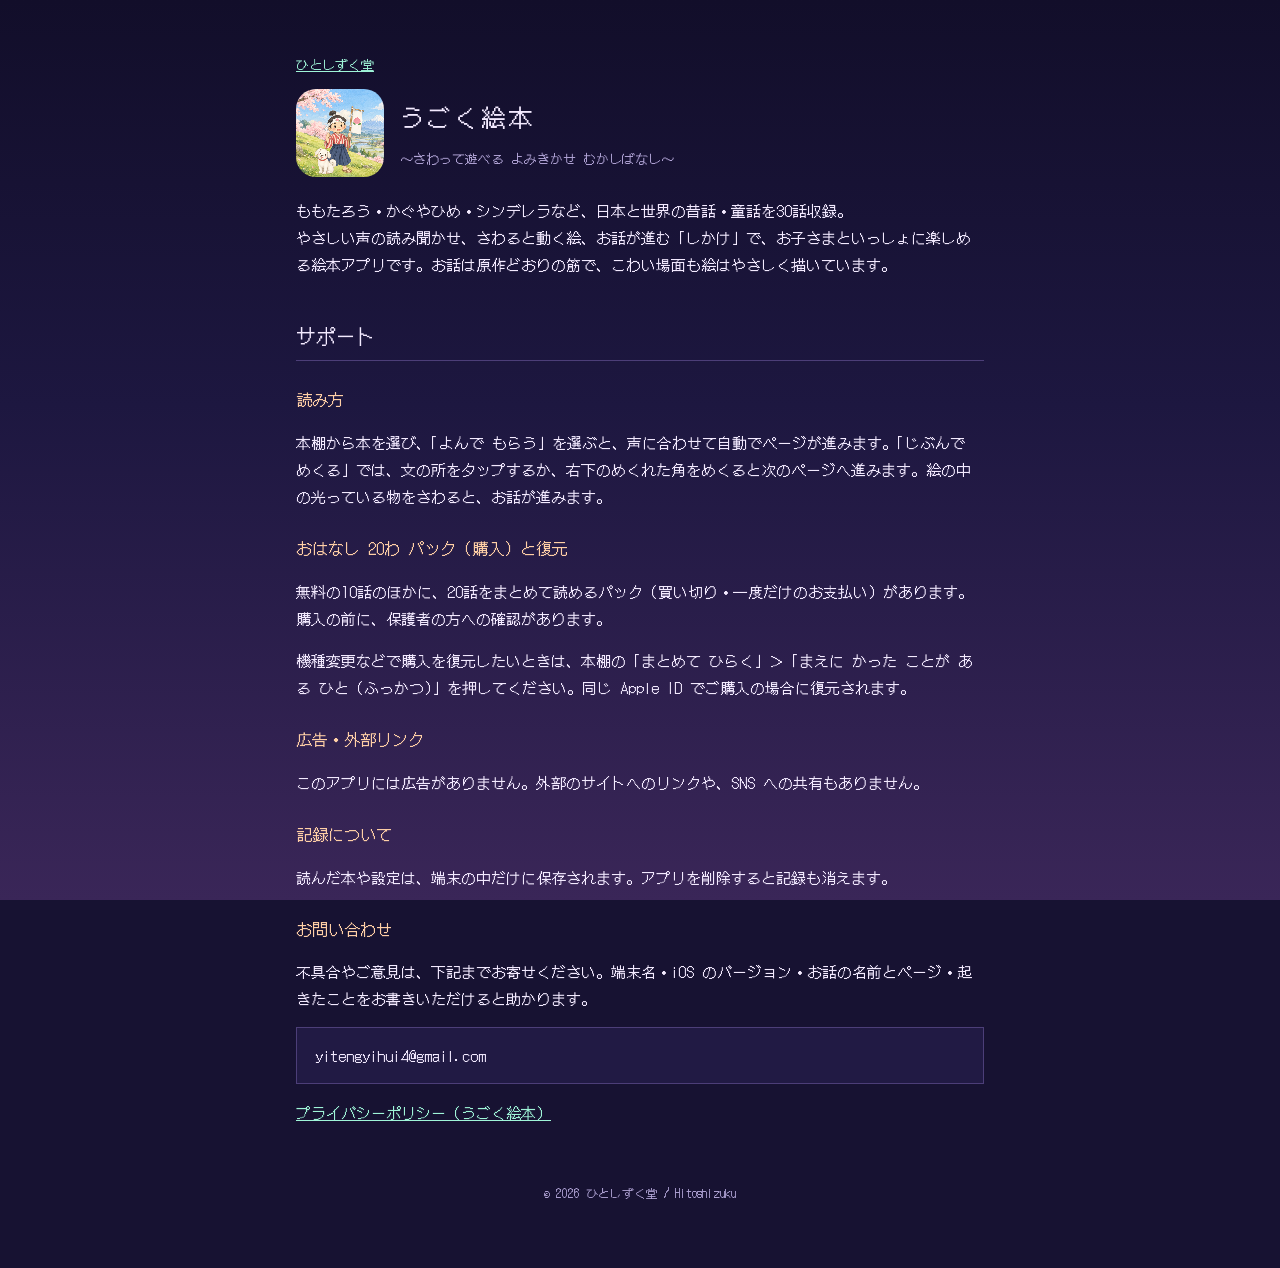
==== ugoku-ehon/index.html @ ca0ff469 "うごく絵本：サポートページとプライバシーポリシーを追加" ====
<!DOCTYPE html>
<html lang="ja">
<head>
<meta charset="utf-8">
<meta name="viewport" content="width=device-width,initial-scale=1">
<title>うごく絵本</title>
<meta name="description" content="うごく絵本 ～さわって遊べる よみきかせ むかしばなし～ サポートページ">
<link href="https://fonts.googleapis.com/css2?family=DotGothic16&display=swap" rel="stylesheet">
<link rel="stylesheet" href="../style.css">
</head>
<body><main>
<p class="small"><a href="../">ひとしずく堂</a></p>
<div class="app" style="border:none;background:none;padding:0">
  <img src="icon.png" alt="">
  <div><h1 style="font-size:24px">うごく絵本</h1><span>～さわって遊べる よみきかせ むかしばなし～</span></div>
</div>

<p style="margin-top:20px">ももたろう・かぐやひめ・シンデレラなど、日本と世界の昔話・童話を30話収録。<br>やさしい声の読み聞かせ、さわると動く絵、お話が進む「しかけ」で、お子さまといっしょに楽しめる絵本アプリです。お話は原作どおりの筋で、こわい場面も絵はやさしく描いています。</p>

<h2>サポート</h2>
<h3>読み方</h3>
<p>本棚から本を選び、「よんで もらう」を選ぶと、声に合わせて自動でページが進みます。「じぶんで めくる」では、文の所をタップするか、右下のめくれた角をめくると次のページへ進みます。絵の中の光っている物をさわると、お話が進みます。</p>
<h3>おはなし 20わ パック（購入）と復元</h3>
<p>無料の10話のほかに、20話をまとめて読めるパック（買い切り・一度だけのお支払い）があります。購入の前に、保護者の方への確認があります。</p>
<p>機種変更などで購入を復元したいときは、本棚の「まとめて ひらく」＞「まえに かった ことが ある ひと（ふっかつ）」を押してください。同じ Apple ID でご購入の場合に復元されます。</p>
<h3>広告・外部リンク</h3>
<p>このアプリには広告がありません。外部のサイトへのリンクや、SNS への共有もありません。</p>
<h3>記録について</h3>
<p>読んだ本や設定は、端末の中だけに保存されます。アプリを削除すると記録も消えます。</p>
<h3>お問い合わせ</h3>
<p>不具合やご意見は、下記までお寄せください。端末名・iOS のバージョン・お話の名前とページ・起きたことをお書きいただけると助かります。</p>
<p class="box">yitengyihui4@gmail.com</p>

<p><a href="privacy.html">プライバシーポリシー（うごく絵本）</a></p>
<footer>© 2026 ひとしずく堂 / Hitoshizuku</footer>
</main></body>
</html>
---- style.css ----
:root{--bg:#171232;--panel:#211a44;--line:#4c3e78;--txt:#f3eaff;--dim:#b3a6d8;--acc:#9ff5d8;--warm:#ffcfa6}
*{box-sizing:border-box}
html,body{margin:0;background:var(--bg);color:var(--txt);font-family:'DotGothic16','Hiragino Sans',sans-serif;line-height:1.8}
body{background:linear-gradient(180deg,#120e2a 0%,#1d1740 45%,#3a2658 100%) fixed}
main{max-width:720px;margin:0 auto;padding:40px 16px 64px}
a{color:var(--acc)}
h1{font-size:30px;letter-spacing:3px;margin:0 0 4px;font-weight:normal}
h2{font-size:20px;font-weight:normal;border-bottom:1px solid var(--line);padding-bottom:6px;margin:40px 0 14px}
h3{font-size:16px;font-weight:normal;color:var(--warm);margin:24px 0 6px}
p,li{font-size:15px}
.sub{color:var(--dim);margin:0 0 24px}
.app{display:flex;gap:16px;align-items:center;background:var(--panel);border:1px solid var(--line);padding:14px;text-decoration:none;color:var(--txt)}
.app img{width:88px;height:88px;border-radius:20px;image-rendering:pixelated;flex:none}
.app b{font-weight:normal;font-size:18px;display:block}
.app span{color:var(--dim);font-size:13px}
.box{background:var(--panel);border:1px solid var(--line);padding:14px 18px}
footer{margin-top:56px;color:var(--dim);font-size:12px;text-align:center}
.small{font-size:13px;color:var(--dim)}
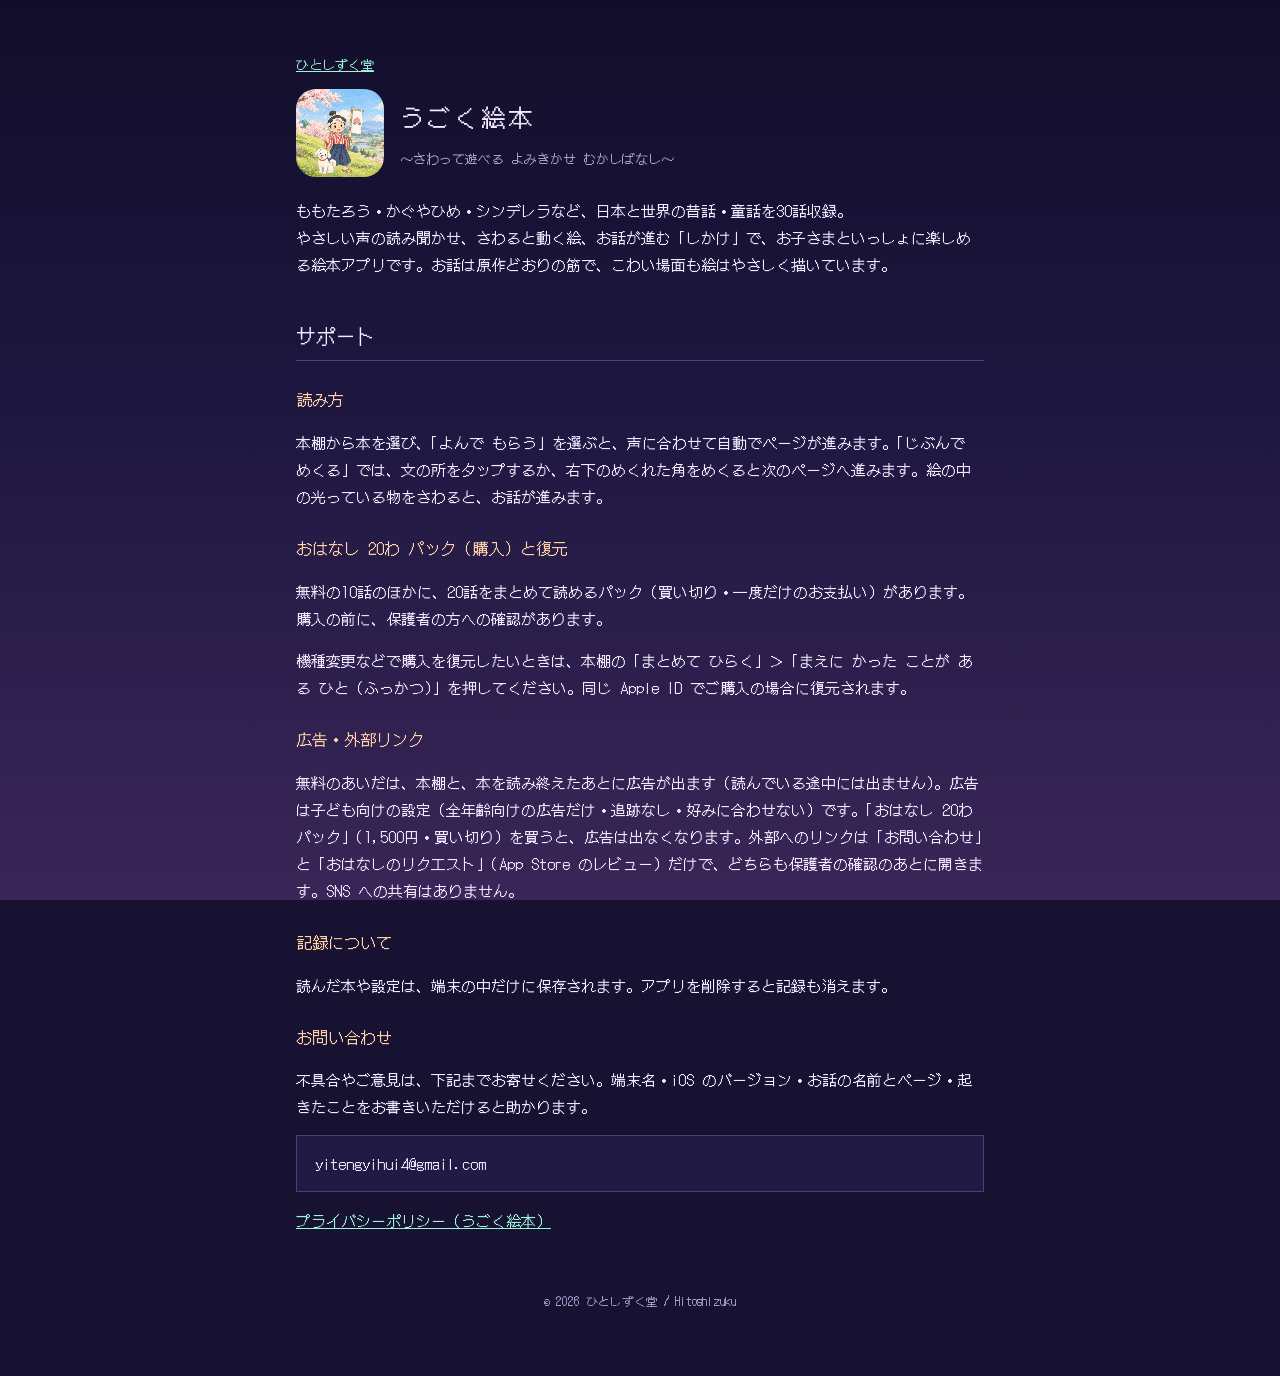
==== commit 85ea2e5a: "うごく絵本: 広告（AdMob・子ども向け設定）とおはなしリクエストをプライバシーポリシーとサポートに追記 Co-Authored-By: Claude Opus 5.5 <noreply@anthr" ====
--- a/ugoku-ehon/index.html
+++ b/ugoku-ehon/index.html
@@ -24,7 +24,7 @@
 <p>無料の10話のほかに、20話をまとめて読めるパック（買い切り・一度だけのお支払い）があります。購入の前に、保護者の方への確認があります。</p>
 <p>機種変更などで購入を復元したいときは、本棚の「まとめて ひらく」＞「まえに かった ことが ある ひと（ふっかつ）」を押してください。同じ Apple ID でご購入の場合に復元されます。</p>
 <h3>広告・外部リンク</h3>
-<p>このアプリには広告がありません。外部のサイトへのリンクや、SNS への共有もありません。</p>
+<p>無料のあいだは、本棚と、本を読み終えたあとに広告が出ます（読んでいる途中には出ません）。広告は子ども向けの設定（全年齢向けの広告だけ・追跡なし・好みに合わせない）です。「おはなし 20わ パック」（1,500円・買い切り）を買うと、広告は出なくなります。外部へのリンクは「お問い合わせ」と「おはなしのリクエスト」（App Store のレビュー）だけで、どちらも保護者の確認のあとに開きます。SNS への共有はありません。</p>
 <h3>記録について</h3>
 <p>読んだ本や設定は、端末の中だけに保存されます。アプリを削除すると記録も消えます。</p>
 <h3>お問い合わせ</h3>
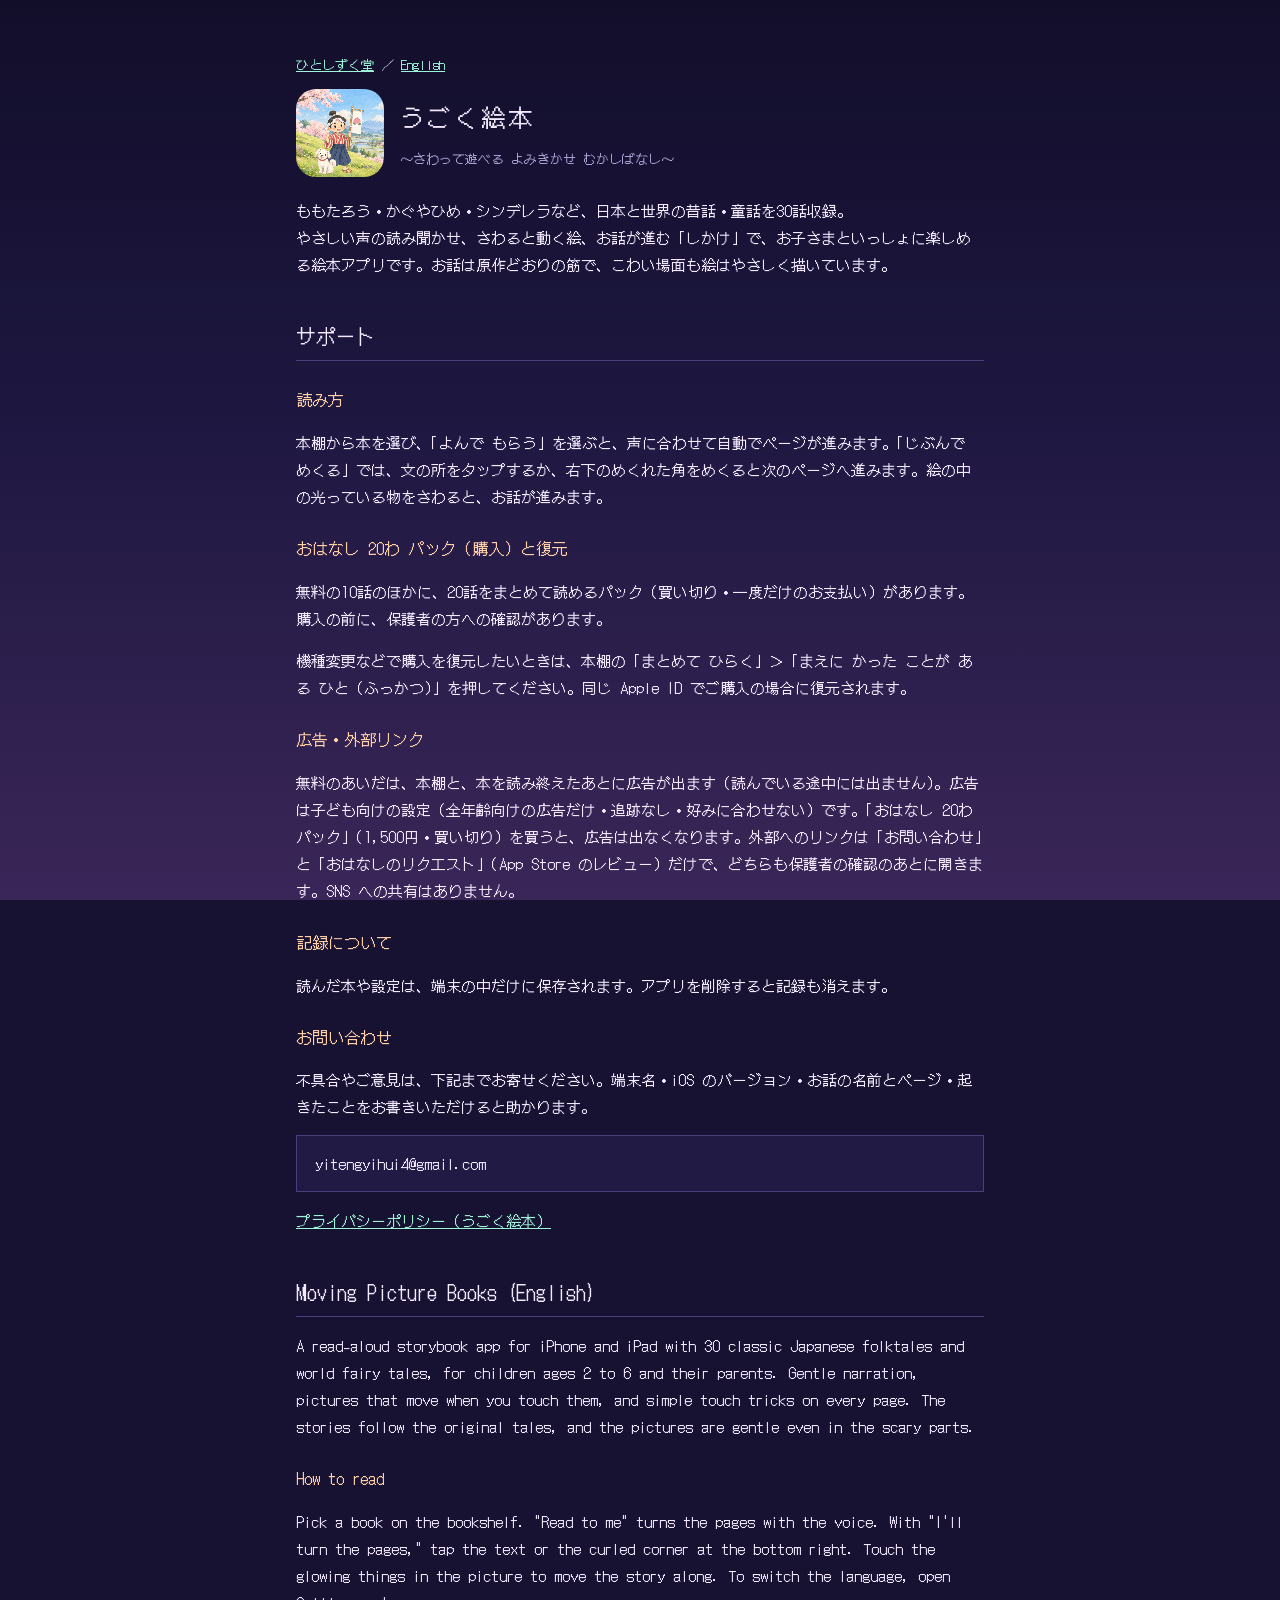
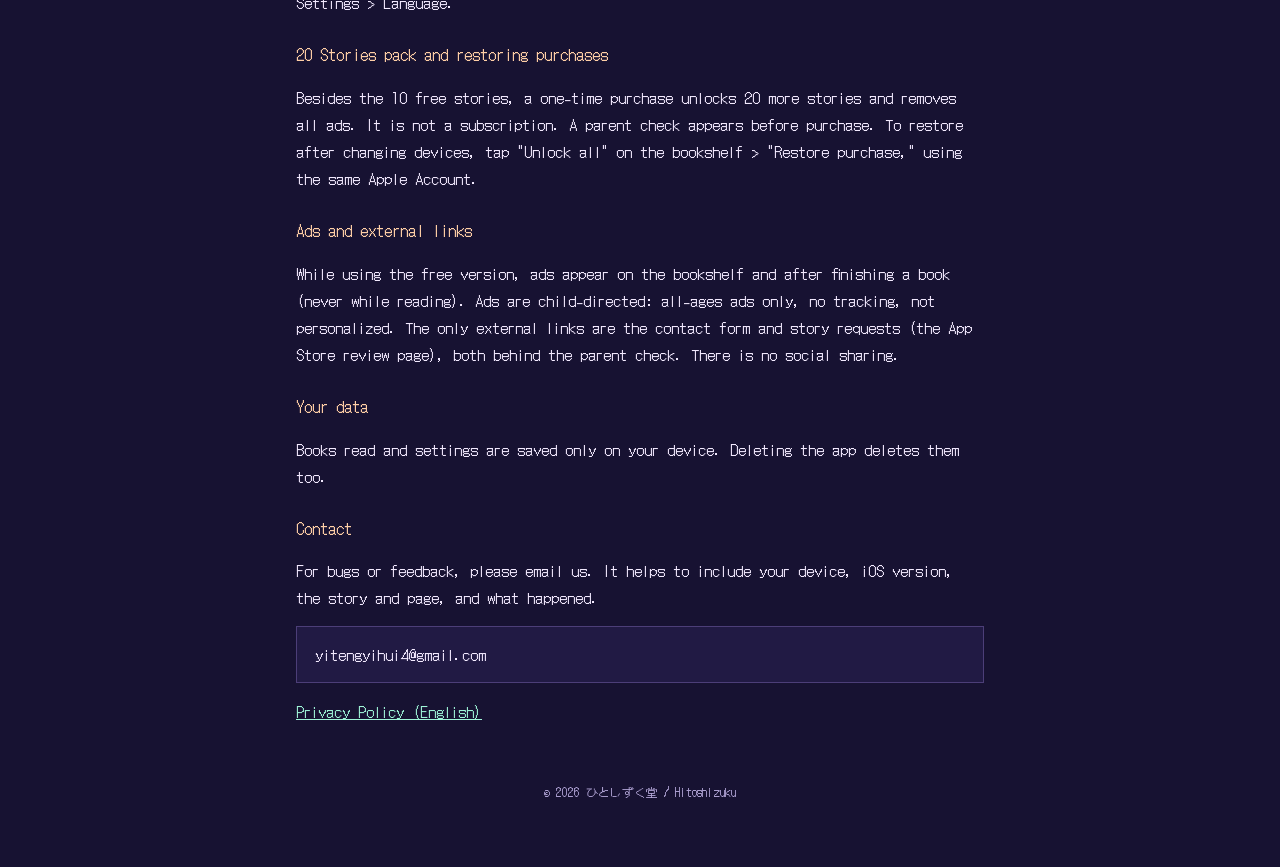
==== commit 3736b250: "うごく絵本: サポートとプライバシーポリシーに英語版（#en）を追加 Co-Authored-By: Claude Opus 5.5 <noreply@anthropic.com>" ====
--- a/ugoku-ehon/index.html
+++ b/ugoku-ehon/index.html
@@ -9,7 +9,7 @@
 <link rel="stylesheet" href="../style.css">
 </head>
 <body><main>
-<p class="small"><a href="../">ひとしずく堂</a></p>
+<p class="small"><a href="../">ひとしずく堂</a> ／ <a href="#en">English</a></p>
 <div class="app" style="border:none;background:none;padding:0">
   <img src="icon.png" alt="">
   <div><h1 style="font-size:24px">うごく絵本</h1><span>～さわって遊べる よみきかせ むかしばなし～</span></div>
@@ -32,6 +32,21 @@
 <p class="box">yitengyihui4@gmail.com</p>
 
 <p><a href="privacy.html">プライバシーポリシー（うごく絵本）</a></p>
+<h2 id="en">Moving Picture Books (English)</h2>
+<p>A read-aloud storybook app for iPhone and iPad with 30 classic Japanese folktales and world fairy tales, for children ages 2 to 6 and their parents. Gentle narration, pictures that move when you touch them, and simple touch tricks on every page. The stories follow the original tales, and the pictures are gentle even in the scary parts.</p>
+<h3>How to read</h3>
+<p>Pick a book on the bookshelf. "Read to me" turns the pages with the voice. With "I'll turn the pages," tap the text or the curled corner at the bottom right. Touch the glowing things in the picture to move the story along. To switch the language, open Settings &gt; Language.</p>
+<h3>20 Stories pack and restoring purchases</h3>
+<p>Besides the 10 free stories, a one-time purchase unlocks 20 more stories and removes all ads. It is not a subscription. A parent check appears before purchase. To restore after changing devices, tap "Unlock all" on the bookshelf &gt; "Restore purchase," using the same Apple Account.</p>
+<h3>Ads and external links</h3>
+<p>While using the free version, ads appear on the bookshelf and after finishing a book (never while reading). Ads are child-directed: all-ages ads only, no tracking, not personalized. The only external links are the contact form and story requests (the App Store review page), both behind the parent check. There is no social sharing.</p>
+<h3>Your data</h3>
+<p>Books read and settings are saved only on your device. Deleting the app deletes them too.</p>
+<h3>Contact</h3>
+<p>For bugs or feedback, please email us. It helps to include your device, iOS version, the story and page, and what happened.</p>
+<p class="box">yitengyihui4@gmail.com</p>
+<p><a href="privacy.html#en">Privacy Policy (English)</a></p>
+
 <footer>© 2026 ひとしずく堂 / Hitoshizuku</footer>
 </main></body>
 </html>
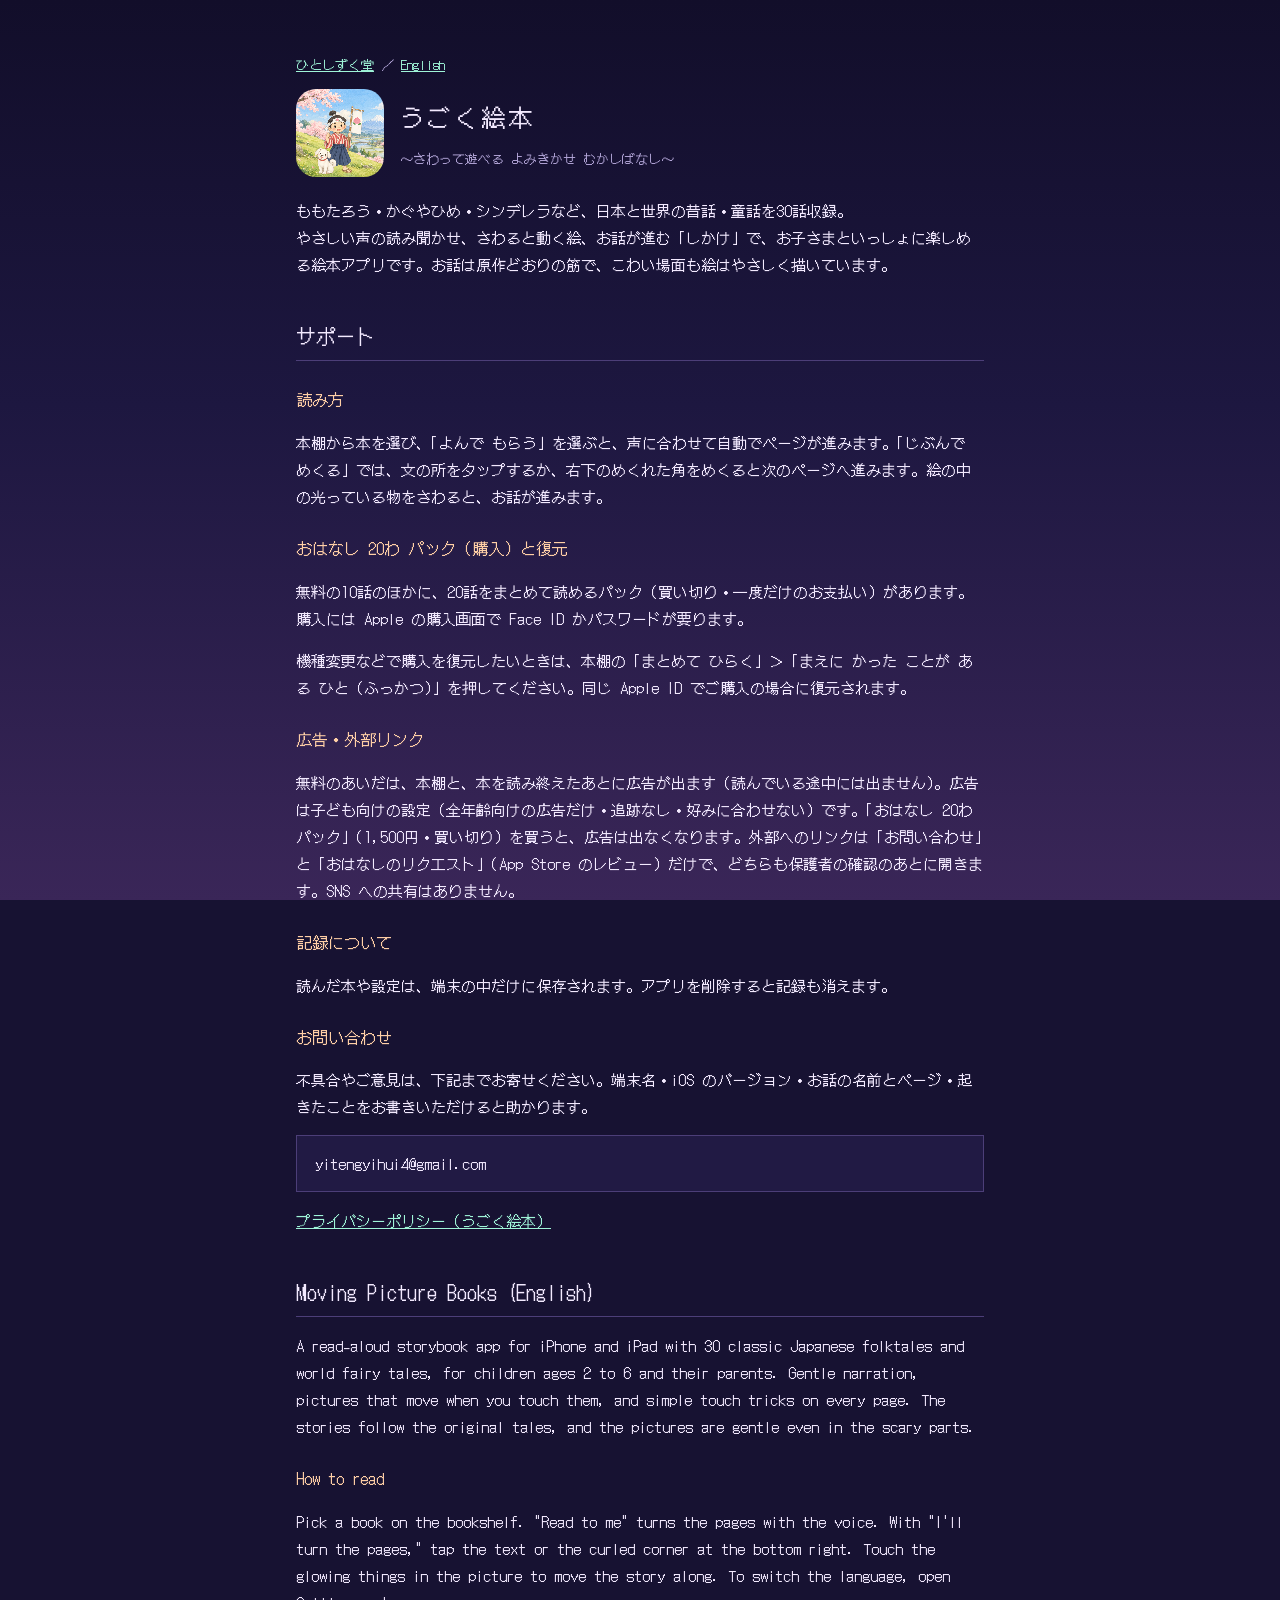
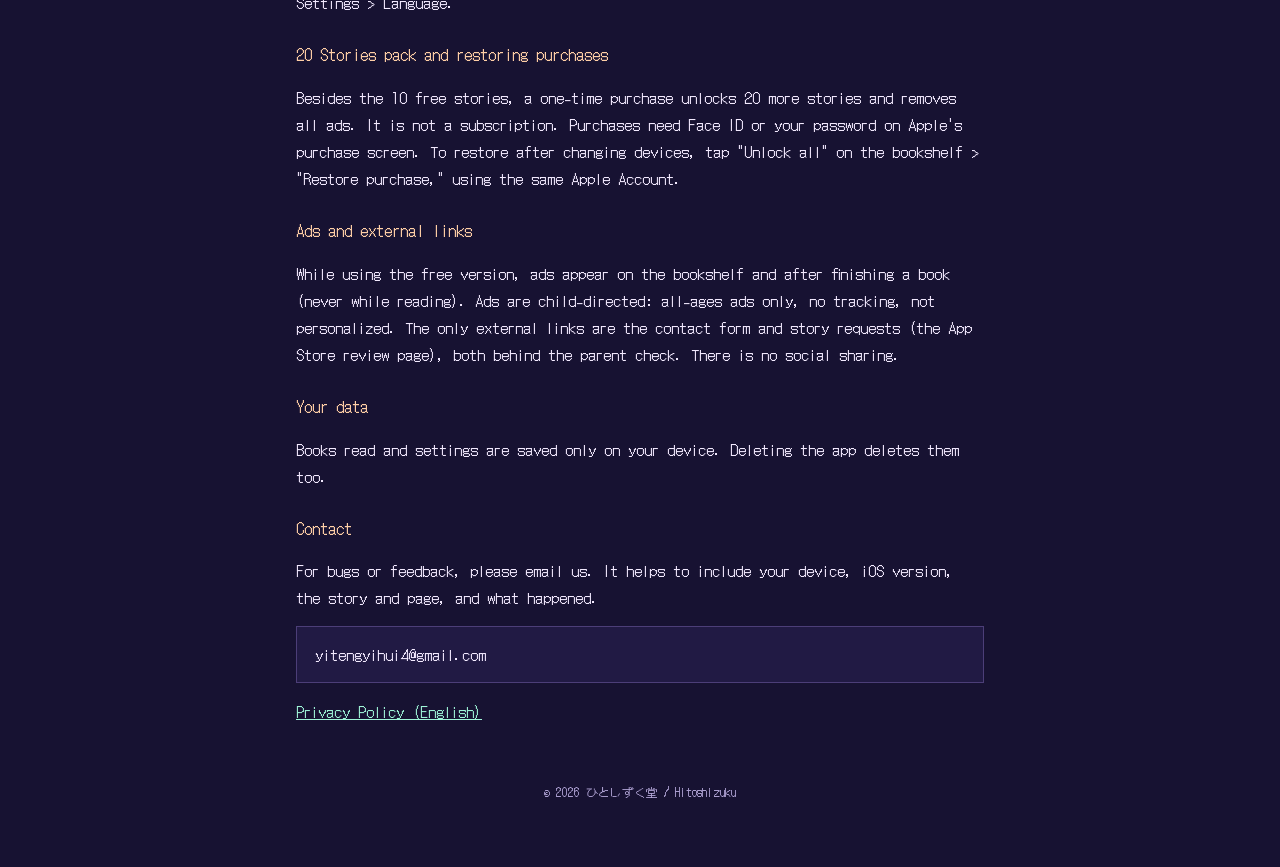
==== commit 35965556: "うごく絵本: 購入の確認の説明を Apple の購入画面（Face ID・承認と購入のリクエスト）に合わせて更新 Co-Authored-By: Claude Opus 5.5 <noreply@an" ====
--- a/ugoku-ehon/index.html
+++ b/ugoku-ehon/index.html
@@ -21,7 +21,7 @@
 <h3>読み方</h3>
 <p>本棚から本を選び、「よんで もらう」を選ぶと、声に合わせて自動でページが進みます。「じぶんで めくる」では、文の所をタップするか、右下のめくれた角をめくると次のページへ進みます。絵の中の光っている物をさわると、お話が進みます。</p>
 <h3>おはなし 20わ パック（購入）と復元</h3>
-<p>無料の10話のほかに、20話をまとめて読めるパック（買い切り・一度だけのお支払い）があります。購入の前に、保護者の方への確認があります。</p>
+<p>無料の10話のほかに、20話をまとめて読めるパック（買い切り・一度だけのお支払い）があります。購入には Apple の購入画面で Face ID かパスワードが要ります。</p>
 <p>機種変更などで購入を復元したいときは、本棚の「まとめて ひらく」＞「まえに かった ことが ある ひと（ふっかつ）」を押してください。同じ Apple ID でご購入の場合に復元されます。</p>
 <h3>広告・外部リンク</h3>
 <p>無料のあいだは、本棚と、本を読み終えたあとに広告が出ます（読んでいる途中には出ません）。広告は子ども向けの設定（全年齢向けの広告だけ・追跡なし・好みに合わせない）です。「おはなし 20わ パック」（1,500円・買い切り）を買うと、広告は出なくなります。外部へのリンクは「お問い合わせ」と「おはなしのリクエスト」（App Store のレビュー）だけで、どちらも保護者の確認のあとに開きます。SNS への共有はありません。</p>
@@ -37,7 +37,7 @@
 <h3>How to read</h3>
 <p>Pick a book on the bookshelf. "Read to me" turns the pages with the voice. With "I'll turn the pages," tap the text or the curled corner at the bottom right. Touch the glowing things in the picture to move the story along. To switch the language, open Settings &gt; Language.</p>
 <h3>20 Stories pack and restoring purchases</h3>
-<p>Besides the 10 free stories, a one-time purchase unlocks 20 more stories and removes all ads. It is not a subscription. A parent check appears before purchase. To restore after changing devices, tap "Unlock all" on the bookshelf &gt; "Restore purchase," using the same Apple Account.</p>
+<p>Besides the 10 free stories, a one-time purchase unlocks 20 more stories and removes all ads. It is not a subscription. Purchases need Face ID or your password on Apple's purchase screen. To restore after changing devices, tap "Unlock all" on the bookshelf &gt; "Restore purchase," using the same Apple Account.</p>
 <h3>Ads and external links</h3>
 <p>While using the free version, ads appear on the bookshelf and after finishing a book (never while reading). Ads are child-directed: all-ages ads only, no tracking, not personalized. The only external links are the contact form and story requests (the App Store review page), both behind the parent check. There is no social sharing.</p>
 <h3>Your data</h3>
